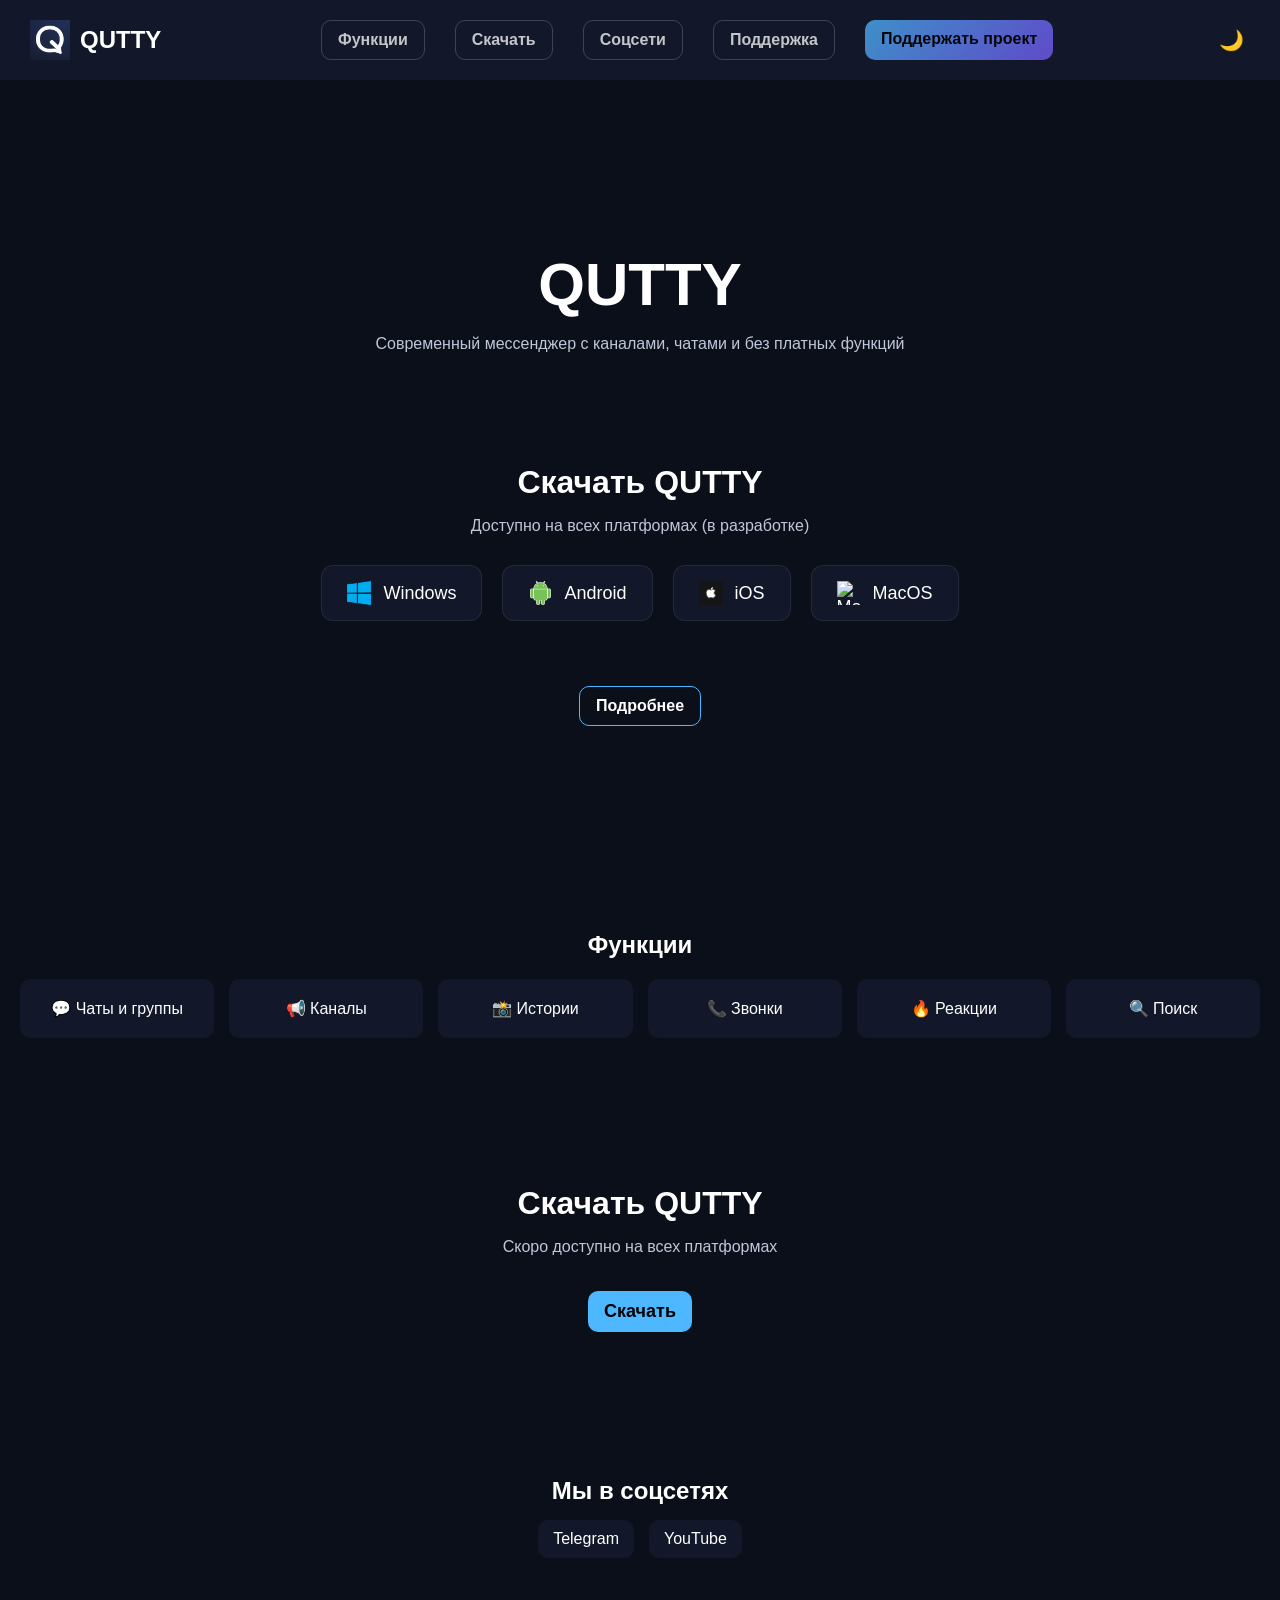
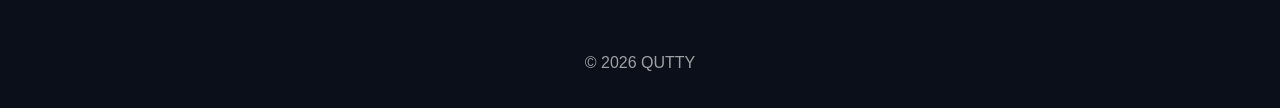
==== index.html @ d4340bf6 "Add files via upload" ====
<!DOCTYPE html>
<html lang="ru">
<head>
  <meta charset="UTF-8">
  <meta name="viewport" content="width=device-width, initial-scale=1.0">
  <title>QUTTY</title>
  <link rel="stylesheet" href="style.css">
</head>
<body>

<header class="header">
  <div class="logo">
    <img src="images/logo.png" alt="QUTTY">
    <h1>QUTTY</h1>
  </div>

  <div class="nav">
   <a href="#features" class="btn outline">Функции</a>
   <a href="#download" class="btn outline">Скачать</a>
   <a href="#socials" class="btn outline">Соцсети</a>
   <a href="support.html" class="btn outline">Поддержка</a>
    <a href="donate.html" class="btn donate">Поддержать проект</a>
  </div>

  <button id="themeToggle">🌙</button>
</header>

<section class="hero">
  <h2>QUTTY</h2>
  <p>Современный мессенджер с каналами, чатами и без платных функций</p>

  <div class="buttons">
   <section id="download" class="download">
  <h2>Скачать QUTTY</h2>
  <p>Доступно на всех платформах (в разработке) </p>

  <div class="download-buttons">
    <a href="#" class="download-btn">
      <img src="images/windows.png" alt="Windows">
      <span>Windows</span>
    </a>

    <a href="#" class="download-btn">
      <img src="images/android.png" alt="Android">
      <span>Android</span>
    </a>

    <a href="#" class="download-btn">
      <img src="images/apple.png" alt="iOS">
      <span>iOS</span>
    </a>

    <a href="#" class="download-btn">
      <img src="images/mac.png" alt="MacOS">
      <span>MacOS</span>
    </a>
  </div>
</section>
    <a href="#features" class="btn secondary">Подробнее</a>
  </div>
</section>

<section id="features" class="features">
  <h2>Функции</h2>

  <div class="grid">
    <div class="card">💬 Чаты и группы</div>
    <div class="card">📢 Каналы</div>
    <div class="card">📸 Истории</div>
    <div class="card">📞 Звонки</div>
    <div class="card">🔥 Реакции</div>
    <div class="card">🔍 Поиск</div>
  </div>
</section>

<section id="download" class="download">
  <h2>Скачать QUTTY</h2>
  <p>Скоро доступно на всех платформах</p>
  <a href="#" class="btn primary big">Скачать</a>
</section>

<section id="socials" class="socials">
  <h2>Мы в соцсетях</h2>

  <div class="social-grid">
    <a href="https://t.me/quttymessanger" class="social">Telegram</a>
    <a href="https://www.youtube.com/@QuttyMessenger" class="social">YouTube</a>
    
  </div>
</section>

<footer>
  <p>© 2026 QUTTY</p>
</footer>

<script src="script.js"></script>

</body>
</html>
---- style.css ----
:root {
  --bg: #0b0f1a;
  --card: #121829;
  --text: #ffffff;
  --accent: #4db8ff;
  --muted: #bfc7d9;
}

body.light {
  --bg: #f5f7fb;
  --card: #ffffff;
  --text: #111111;
  --accent: #4db8ff;
  --muted: #5f6b85;
}

* {
  box-sizing: border-box;
}

body {
  margin: 0;
  font-family: Arial, sans-serif;
  background: var(--bg);
  color: var(--text);
  transition: background 0.3s, color 0.3s;
}

/* HEADER */
.header {
  display: flex;
  justify-content: space-between;
  align-items: center;
  padding: 15px 30px;
  background: var(--card);
}

.logo {
  display: flex;
  align-items: center;
  gap: 10px;
}

.logo img {
  width: 40px;
  height: 40px;
  object-fit: contain;
}

.logo h1 {
  margin: 0;
  font-size: 24px;
  color: var(--text);
}

/* NAV */
.nav {
  display: flex;
  gap: 20px;
}

.nav a {
  color: var(--text);
  text-decoration: none;
  opacity: 0.75;
  transition: 0.2s;
}

.nav a:hover {
  opacity: 1;
}

/* THEME BUTTON */
#themeToggle {
  background: none;
  border: none;
  color: var(--text);
  font-size: 20px;
  cursor: pointer;
}

/* HERO */
.hero {
  text-align: center;
  padding: 120px 20px;
}

.hero h2 {
  font-size: 60px;
  margin-bottom: 10px;
}

.hero p {
  color: var(--muted);
  margin-bottom: 25px;
}

/* BUTTONS */
.buttons {
  margin-top: 20px;
}

.btn {
  padding: 12px 20px;
  border-radius: 10px;
  margin: 5px;
  display: inline-block;
  text-decoration: none;
  transition: 0.2s;
  font-weight: bold;
}

.btn:hover {
  transform: translateY(-2px);
}

.primary {
  background: var(--accent);
  color: black;
}

.secondary {
  border: 1px solid var(--accent);
  color: var(--text);
}

/* SECTIONS */
.features,
.download,
.socials {
  padding: 60px 20px;
  text-align: center;
}

.features h2,
.download h2,
.socials h2,
.support-page h2 {
  margin-bottom: 15px;
}

/* GRID */
.grid {
  display: grid;
  grid-template-columns: repeat(auto-fit, minmax(160px, 1fr));
  gap: 15px;
  margin-top: 20px;
}

.card {
  background: var(--card);
  padding: 20px;
  border-radius: 10px;
}

/* DOWNLOAD */
.big {
  font-size: 18px;
}

/* SOCIALS */
.social-grid {
  display: flex;
  justify-content: center;
  gap: 15px;
  flex-wrap: wrap;
}

.social {
  padding: 10px 15px;
  background: var(--card);
  border-radius: 10px;
  color: var(--text);
  text-decoration: none;
  transition: 0.2s;
}

.social:hover {
  transform: translateY(-2px);
}

/* SUPPORT PAGE */
.support-page {
  text-align: center;
  padding: 100px 20px;
}

.support-subtext {
  color: var(--muted);
  margin-bottom: 30px;
}

.support-box {
  max-width: 420px;
  margin: 0 auto;
  background: var(--card);
  padding: 30px;
  border-radius: 15px;
  display: flex;
  flex-direction: column;
  gap: 15px;
}

.support-btn {
  padding: 15px;
  border-radius: 10px;
  text-decoration: none;
  font-weight: bold;
  display: block;
  transition: 0.2s;
}

.support-btn:hover {
  transform: translateY(-2px);
}

.telegram {
  background: #2AABEE;
  color: white;
}

.mail {
  background: #444;
  color: white;
}

body.light .mail {
  background: #e7e7e7;
  color: #111;
}

/* FOOTER */
footer {
  text-align: center;
  padding: 20px;
  opacity: 0.6;
  color: var(--text);
}

/* MOBILE */
@media (max-width: 768px) {
  .header {
    flex-wrap: wrap;
    gap: 15px;
    padding: 15px 20px;
  }

  .nav {
    width: 100%;
    justify-content: center;
    flex-wrap: wrap;
  }

  .hero h2 {
    font-size: 42px;
  }

  .logo h1 {
    font-size: 22px;
  }
}
.download {
  text-align: center;
  padding: 60px 20px;
}

.download h2 {
  font-size: 32px;
  margin-bottom: 10px;
}

.download p {
  color: var(--muted);
  margin-bottom: 30px;
}

.download-buttons {
  display: flex;
  justify-content: center;
  flex-wrap: wrap;
  gap: 20px;
}

.download-btn {
  display: flex;
  align-items: center;
  gap: 12px;
  padding: 15px 25px;
  border-radius: 12px;
  background: var(--card);
  color: var(--text);
  text-decoration: none;
  font-size: 18px;
  border: 1px solid rgba(255,255,255,0.08);
  transition: 0.3s;
}

.download-btn img {
  width: 24px;
  height: 24px;
  object-fit: contain;
}

.download-btn:hover {
  transform: translateY(-4px);
}
.donate-page {
  min-height: calc(100vh - 80px);
  display: flex;
  justify-content: center;
  align-items: center;
  padding: 40px 20px;
}

.donate-box {
  max-width: 600px;
  width: 100%;
  background: #121829;
  border-radius: 20px;
  padding: 40px 30px;
  text-align: center;
  box-shadow: 0 10px 40px rgba(0,0,0,0.3);
}

.donate-box h2 {
  margin-bottom: 10px;
}

.donate-text {
  opacity: 0.7;
  margin-bottom: 25px;
  line-height: 1.5;
}

/* QR */
.qr-box {
  margin-bottom: 25px;
}

.qr-box img {
  width: 180px;
  border-radius: 12px;
  background: white;
  padding: 10px;
}

.qr-box p {
  margin-top: 10px;
  font-size: 14px;
  opacity: 0.7;
}

/* КАРТА */
.donate-card {
  background: #0b0f1a;
  padding: 20px;
  border-radius: 15px;
  margin-bottom: 20px;
}

.label {
  font-size: 14px;
  opacity: 0.6;
}

.number {
  font-size: 26px;
  font-weight: bold;
  letter-spacing: 2px;
  margin: 10px 0;
}

.owner {
  opacity: 0.8;
}

/* КНОПКА */
.copy-btn {
  padding: 12px 20px;
  background: #4db8ff;
  border: none;
  border-radius: 10px;
  font-weight: bold;
  cursor: pointer;
  color: black;
}

.copy-btn:hover {
  transform: translateY(-2px);
}

.copy-text {
  margin-top: 10px;
  font-size: 14px;
  color: #4db8ff;
}
.btn.donate {
  background: linear-gradient(135deg, #4db8ff, #7a5cff);
  color: black;
  font-weight: bold;
}

.btn.donate:hover {
  transform: translateY(-2px);
}
.btn {
  padding: 10px 16px;
  border-radius: 10px;
  text-decoration: none;
  display: inline-block;
}

.btn.outline {
  background: transparent;
  color: white;
  border: 1.5px solid rgba(255, 255, 255, 0.25);
  transition: 0.2s;
}

.btn.outline:hover {
  border-color: #4db8ff;
  color: #4db8ff;
  background: rgba(77, 184, 255, 0.08);
}
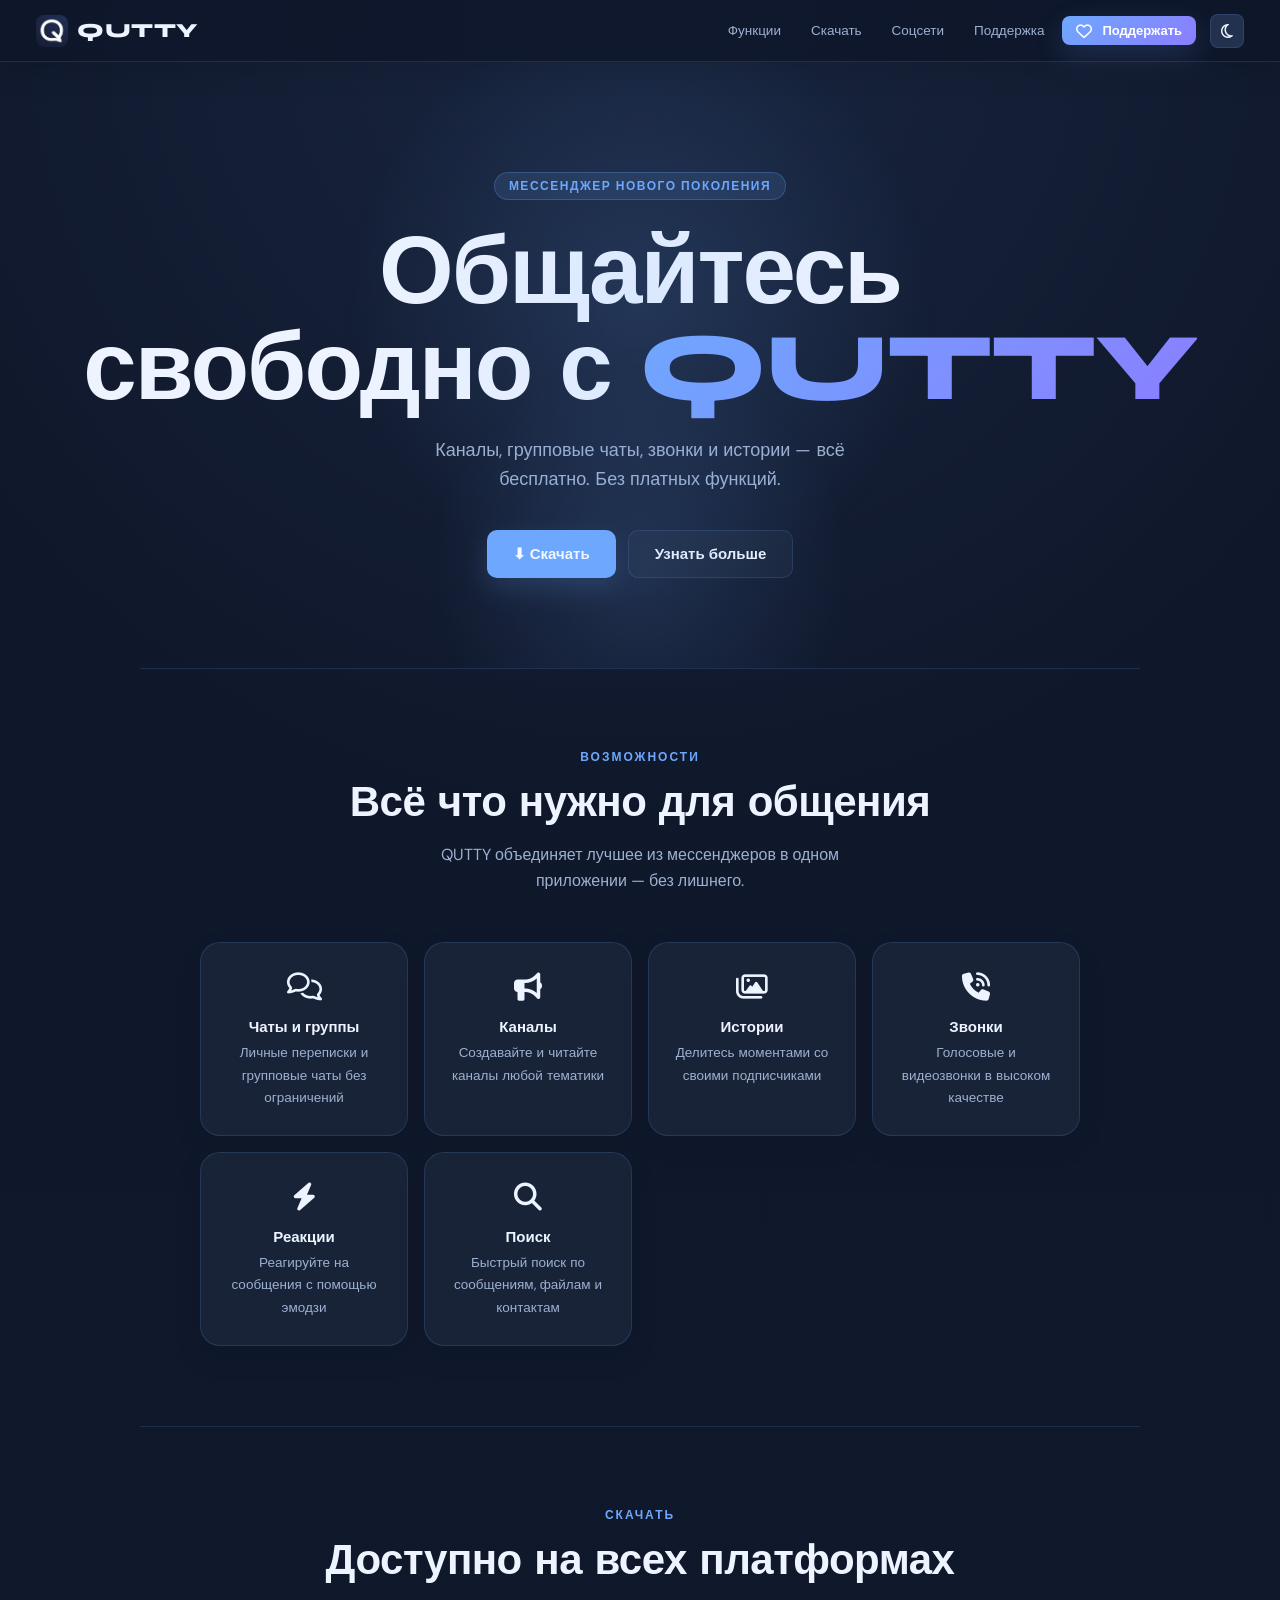
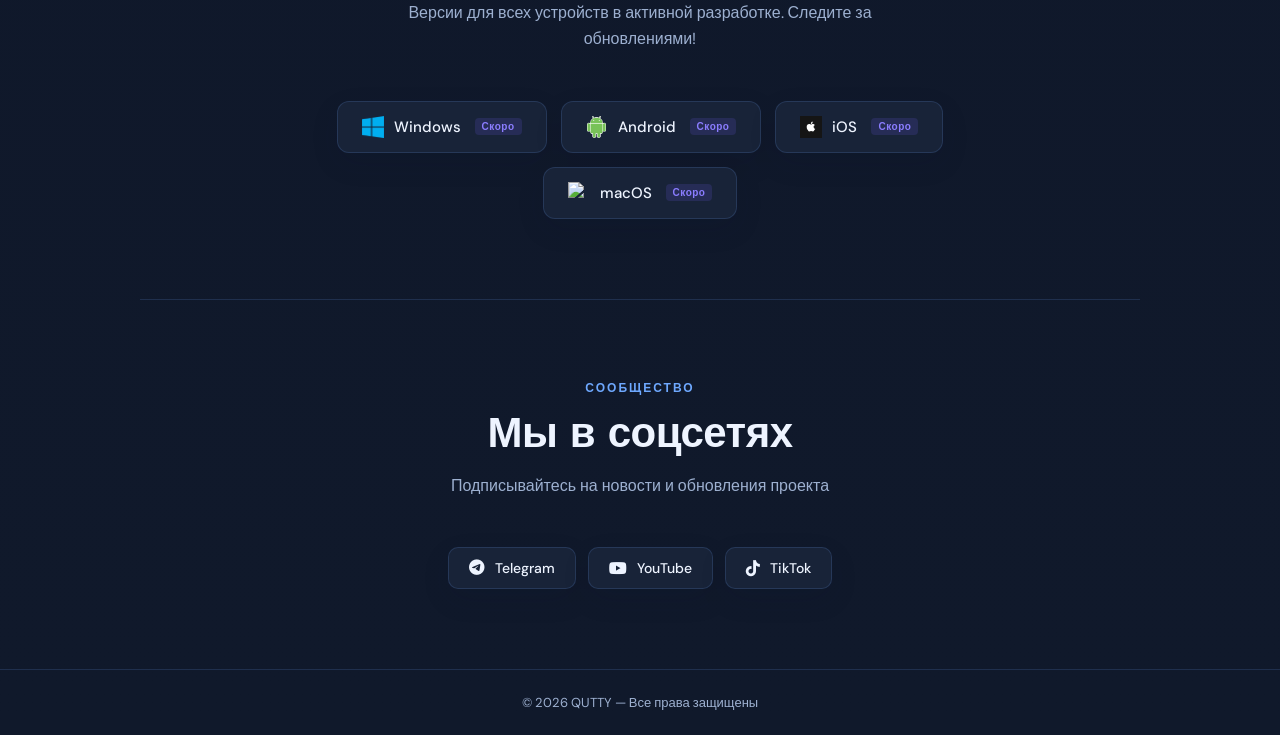
==== commit ee60156c: "Add files via upload" ====
--- a/index.html
+++ b/index.html
@@ -1,99 +1,151 @@
-<!DOCTYPE html>
-<html lang="ru">
-<head>
-  <meta charset="UTF-8">
-  <meta name="viewport" content="width=device-width, initial-scale=1.0">
-  <title>QUTTY</title>
-  <link rel="stylesheet" href="style.css">
-</head>
-<body>
-
-<header class="header">
-  <div class="logo">
-    <img src="images/logo.png" alt="QUTTY">
-    <h1>QUTTY</h1>
-  </div>
-
-  <div class="nav">
-   <a href="#features" class="btn outline">Функции</a>
-   <a href="#download" class="btn outline">Скачать</a>
-   <a href="#socials" class="btn outline">Соцсети</a>
-   <a href="support.html" class="btn outline">Поддержка</a>
-    <a href="donate.html" class="btn donate">Поддержать проект</a>
-  </div>
-
-  <button id="themeToggle">🌙</button>
-</header>
-
-<section class="hero">
-  <h2>QUTTY</h2>
-  <p>Современный мессенджер с каналами, чатами и без платных функций</p>
-
-  <div class="buttons">
-   <section id="download" class="download">
-  <h2>Скачать QUTTY</h2>
-  <p>Доступно на всех платформах (в разработке) </p>
-
-  <div class="download-buttons">
-    <a href="#" class="download-btn">
-      <img src="images/windows.png" alt="Windows">
-      <span>Windows</span>
-    </a>
-
-    <a href="#" class="download-btn">
-      <img src="images/android.png" alt="Android">
-      <span>Android</span>
-    </a>
-
-    <a href="#" class="download-btn">
-      <img src="images/apple.png" alt="iOS">
-      <span>iOS</span>
-    </a>
-
-    <a href="#" class="download-btn">
-      <img src="images/mac.png" alt="MacOS">
-      <span>MacOS</span>
-    </a>
-  </div>
-</section>
-    <a href="#features" class="btn secondary">Подробнее</a>
-  </div>
-</section>
-
-<section id="features" class="features">
-  <h2>Функции</h2>
-
-  <div class="grid">
-    <div class="card">💬 Чаты и группы</div>
-    <div class="card">📢 Каналы</div>
-    <div class="card">📸 Истории</div>
-    <div class="card">📞 Звонки</div>
-    <div class="card">🔥 Реакции</div>
-    <div class="card">🔍 Поиск</div>
-  </div>
-</section>
-
-<section id="download" class="download">
-  <h2>Скачать QUTTY</h2>
-  <p>Скоро доступно на всех платформах</p>
-  <a href="#" class="btn primary big">Скачать</a>
-</section>
-
-<section id="socials" class="socials">
-  <h2>Мы в соцсетях</h2>
-
-  <div class="social-grid">
-    <a href="https://t.me/quttymessanger" class="social">Telegram</a>
-    <a href="https://www.youtube.com/@QuttyMessenger" class="social">YouTube</a>
-    
-  </div>
-</section>
-
-<footer>
-  <p>© 2026 QUTTY</p>
-</footer>
-
-<script src="script.js"></script>
-
-</body>
-</html>+<!DOCTYPE html>
+<html lang="ru">
+<head>
+  <meta charset="UTF-8">
+  <meta name="viewport" content="width=device-width, initial-scale=1.0">
+  <title>QUTTY — Современный мессенджер</title>
+  <link rel="stylesheet" href="style.css">  <link rel="stylesheet" href="https://cdnjs.cloudflare.com/ajax/libs/font-awesome/6.5.1/css/all.min.css">
+</head>
+<body>
+
+<!-- ══════════ HEADER ══════════ -->
+<header class="header">
+  <a href="index.html" class="logo">
+    <img src="images/logo.png" alt="QUTTY">
+    <span class="logo-name">QUTTY</span>
+  </a>
+
+  <nav class="nav">
+    <a href="#features"  class="nav-link">Функции</a>
+    <a href="#download"  class="nav-link">Скачать</a>
+    <a href="#socials"   class="nav-link">Соцсети</a>
+    <a href="support.html" class="nav-link">Поддержка</a>
+    <a href="donate.html"  class="nav-btn donate"><i class="fa-regular fa-heart"></i>Поддержать</a>
+    <button id="themeToggle" aria-label="Сменить тему"><i class="fa-regular fa-moon"></i></button>
+  </nav>
+</header>
+
+<!-- ══════════ HERO ══════════ -->
+<div class="page-wrap">
+<section class="hero">
+  <div class="hero-glow"></div>
+  <div class="hero-badge">Мессенджер нового поколения</div>
+  <h1>Общайтесь<br>свободно с <span>QUTTY</span></h1>
+  <p>Каналы, групповые чаты, звонки и истории — всё бесплатно. Без платных функций.</p>
+  <div class="hero-buttons">
+    <a href="#download" class="btn-primary">⬇ Скачать</a>
+    <a href="#features" class="btn-secondary">Узнать больше</a>
+  </div>
+</section>
+
+<div class="divider"></div>
+
+<!-- ══════════ FEATURES ══════════ -->
+<section id="features" class="section center">
+  <div class="section-label">Возможности</div>
+  <h2 class="section-title">Всё что нужно для общения</h2>
+  <p class="section-sub">QUTTY объединяет лучшее из мессенджеров в одном приложении — без лишнего.</p>
+
+  <div class="features-grid">
+    <div class="feature-card">
+      <div class="feature-icon"><i class="fa-regular fa-comments"></i></div>
+      <div class="feature-title">Чаты и группы</div>
+      <div class="feature-desc">Личные переписки и групповые чаты без ограничений</div>
+    </div>
+    <div class="feature-card">
+      <div class="feature-icon"><i class="fa-solid fa-bullhorn"></i></div>
+      <div class="feature-title">Каналы</div>
+      <div class="feature-desc">Создавайте и читайте каналы любой тематики</div>
+    </div>
+    <div class="feature-card">
+      <div class="feature-icon"><i class="fa-regular fa-images"></i></div>
+      <div class="feature-title">Истории</div>
+      <div class="feature-desc">Делитесь моментами со своими подписчиками</div>
+    </div>
+    <div class="feature-card">
+      <div class="feature-icon"><i class="fa-solid fa-phone-volume"></i></div>
+      <div class="feature-title">Звонки</div>
+      <div class="feature-desc">Голосовые и видеозвонки в высоком качестве</div>
+    </div>
+    <div class="feature-card">
+      <div class="feature-icon"><i class="fa-solid fa-bolt"></i></div>
+      <div class="feature-title">Реакции</div>
+      <div class="feature-desc">Реагируйте на сообщения с помощью эмодзи</div>
+    </div>
+    <div class="feature-card">
+      <div class="feature-icon"><i class="fa-solid fa-magnifying-glass"></i></div>
+      <div class="feature-title">Поиск</div>
+      <div class="feature-desc">Быстрый поиск по сообщениям, файлам и контактам</div>
+    </div>
+  </div>
+</section>
+
+<div class="divider"></div>
+
+<!-- ══════════ DOWNLOAD ══════════ -->
+<section id="download" class="section center">
+  <div class="section-label">Скачать</div>
+  <h2 class="section-title">Доступно на всех платформах</h2>
+  <p class="section-sub">Версии для всех устройств в активной разработке. Следите за обновлениями!</p>
+
+  <div class="download-grid">
+    <a href="#" class="dl-btn" onclick="return comingSoon(event)">
+      <img src="images/windows.png" alt="Windows">
+      <span>Windows</span>
+      <span class="dl-badge">Скоро</span>
+    </a>
+    <a href="#" class="dl-btn" onclick="return comingSoon(event)">
+      <img src="images/android.png" alt="Android">
+      <span>Android</span>
+      <span class="dl-badge">Скоро</span>
+    </a>
+    <a href="#" class="dl-btn" onclick="return comingSoon(event)">
+      <img src="images/apple.png" alt="iOS">
+      <span>iOS</span>
+      <span class="dl-badge">Скоро</span>
+    </a>
+    <a href="#" class="dl-btn" onclick="return comingSoon(event)">
+      <img src="images/mac.png" alt="macOS">
+      <span>macOS</span>
+      <span class="dl-badge">Скоро</span>
+    </a>
+  </div>
+</section>
+
+<div class="divider"></div>
+
+<!-- ══════════ SOCIALS ══════════ -->
+<section id="socials" class="section center">
+  <div class="section-label">Сообщество</div>
+  <h2 class="section-title">Мы в соцсетях</h2>
+  <p class="section-sub">Подписывайтесь на новости и обновления проекта</p>
+
+  <div class="socials-grid">
+    <a href="https://t.me/quttymessanger" target="_blank" class="social-link">
+      <span><i class="fa-brands fa-telegram"></i></span> Telegram
+    </a>
+    <a href="https://www.youtube.com/@QuttyMessenger" target="_blank" class="social-link">
+      <i class="fa-brands fa-youtube"></i> YouTube
+    </a>
+    <a href="https://www.tiktok.com/@qutty_message?_r=1&_t=ZT-956Q7cDpA6v" target="_blank" class="social-link">
+      <i class="fa-brands fa-tiktok"></i> TikTok
+    </a>
+  </div>
+</section>
+
+<!-- ══════════ FOOTER ══════════ -->
+<footer>
+  <p>© 2026 QUTTY — Все права защищены</p>
+</footer>
+</div>
+
+<script>
+function comingSoon(e) {
+  e.preventDefault();
+  alert("Эта платформа ещё в разработке. Следите за обновлениями в нашем Telegram.");
+  return false;
+}
+</script>
+<script src="script.js"></script>
+</body>
+</html>
--- a/style.css
+++ b/style.css
@@ -1,424 +1,788 @@
-:root {
-  --bg: #0b0f1a;
-  --card: #121829;
-  --text: #ffffff;
-  --accent: #4db8ff;
-  --muted: #bfc7d9;
-}
-
-body.light {
-  --bg: #f5f7fb;
-  --card: #ffffff;
-  --text: #111111;
-  --accent: #4db8ff;
-  --muted: #5f6b85;
-}
-
-* {
-  box-sizing: border-box;
-}
-
-body {
-  margin: 0;
-  font-family: Arial, sans-serif;
-  background: var(--bg);
-  color: var(--text);
-  transition: background 0.3s, color 0.3s;
-}
-
-/* HEADER */
-.header {
-  display: flex;
-  justify-content: space-between;
-  align-items: center;
-  padding: 15px 30px;
-  background: var(--card);
-}
-
-.logo {
-  display: flex;
-  align-items: center;
-  gap: 10px;
-}
-
-.logo img {
-  width: 40px;
-  height: 40px;
-  object-fit: contain;
-}
-
-.logo h1 {
-  margin: 0;
-  font-size: 24px;
-  color: var(--text);
-}
-
-/* NAV */
-.nav {
-  display: flex;
-  gap: 20px;
-}
-
-.nav a {
-  color: var(--text);
-  text-decoration: none;
-  opacity: 0.75;
-  transition: 0.2s;
-}
-
-.nav a:hover {
-  opacity: 1;
-}
-
-/* THEME BUTTON */
-#themeToggle {
-  background: none;
-  border: none;
-  color: var(--text);
-  font-size: 20px;
-  cursor: pointer;
-}
-
-/* HERO */
-.hero {
-  text-align: center;
-  padding: 120px 20px;
-}
-
-.hero h2 {
-  font-size: 60px;
-  margin-bottom: 10px;
-}
-
-.hero p {
-  color: var(--muted);
-  margin-bottom: 25px;
-}
-
-/* BUTTONS */
-.buttons {
-  margin-top: 20px;
-}
-
-.btn {
-  padding: 12px 20px;
-  border-radius: 10px;
-  margin: 5px;
-  display: inline-block;
-  text-decoration: none;
-  transition: 0.2s;
-  font-weight: bold;
-}
-
-.btn:hover {
-  transform: translateY(-2px);
-}
-
-.primary {
-  background: var(--accent);
-  color: black;
-}
-
-.secondary {
-  border: 1px solid var(--accent);
-  color: var(--text);
-}
-
-/* SECTIONS */
-.features,
-.download,
-.socials {
-  padding: 60px 20px;
-  text-align: center;
-}
-
-.features h2,
-.download h2,
-.socials h2,
-.support-page h2 {
-  margin-bottom: 15px;
-}
-
-/* GRID */
-.grid {
-  display: grid;
-  grid-template-columns: repeat(auto-fit, minmax(160px, 1fr));
-  gap: 15px;
-  margin-top: 20px;
-}
-
-.card {
-  background: var(--card);
-  padding: 20px;
-  border-radius: 10px;
-}
-
-/* DOWNLOAD */
-.big {
-  font-size: 18px;
-}
-
-/* SOCIALS */
-.social-grid {
-  display: flex;
-  justify-content: center;
-  gap: 15px;
-  flex-wrap: wrap;
-}
-
-.social {
-  padding: 10px 15px;
-  background: var(--card);
-  border-radius: 10px;
-  color: var(--text);
-  text-decoration: none;
-  transition: 0.2s;
-}
-
-.social:hover {
-  transform: translateY(-2px);
-}
-
-/* SUPPORT PAGE */
-.support-page {
-  text-align: center;
-  padding: 100px 20px;
-}
-
-.support-subtext {
-  color: var(--muted);
-  margin-bottom: 30px;
-}
-
-.support-box {
-  max-width: 420px;
-  margin: 0 auto;
-  background: var(--card);
-  padding: 30px;
-  border-radius: 15px;
-  display: flex;
-  flex-direction: column;
-  gap: 15px;
-}
-
-.support-btn {
-  padding: 15px;
-  border-radius: 10px;
-  text-decoration: none;
-  font-weight: bold;
-  display: block;
-  transition: 0.2s;
-}
-
-.support-btn:hover {
-  transform: translateY(-2px);
-}
-
-.telegram {
-  background: #2AABEE;
-  color: white;
-}
-
-.mail {
-  background: #444;
-  color: white;
-}
-
-body.light .mail {
-  background: #e7e7e7;
-  color: #111;
-}
-
-/* FOOTER */
-footer {
-  text-align: center;
-  padding: 20px;
-  opacity: 0.6;
-  color: var(--text);
-}
-
-/* MOBILE */
-@media (max-width: 768px) {
-  .header {
-    flex-wrap: wrap;
-    gap: 15px;
-    padding: 15px 20px;
-  }
-
-  .nav {
-    width: 100%;
-    justify-content: center;
-    flex-wrap: wrap;
-  }
-
-  .hero h2 {
-    font-size: 42px;
-  }
-
-  .logo h1 {
-    font-size: 22px;
-  }
-}
-.download {
-  text-align: center;
-  padding: 60px 20px;
-}
-
-.download h2 {
-  font-size: 32px;
-  margin-bottom: 10px;
-}
-
-.download p {
-  color: var(--muted);
-  margin-bottom: 30px;
-}
-
-.download-buttons {
-  display: flex;
-  justify-content: center;
-  flex-wrap: wrap;
-  gap: 20px;
-}
-
-.download-btn {
-  display: flex;
-  align-items: center;
-  gap: 12px;
-  padding: 15px 25px;
-  border-radius: 12px;
-  background: var(--card);
-  color: var(--text);
-  text-decoration: none;
-  font-size: 18px;
-  border: 1px solid rgba(255,255,255,0.08);
-  transition: 0.3s;
-}
-
-.download-btn img {
-  width: 24px;
-  height: 24px;
-  object-fit: contain;
-}
-
-.download-btn:hover {
-  transform: translateY(-4px);
-}
-.donate-page {
-  min-height: calc(100vh - 80px);
-  display: flex;
-  justify-content: center;
-  align-items: center;
-  padding: 40px 20px;
-}
-
-.donate-box {
-  max-width: 600px;
-  width: 100%;
-  background: #121829;
-  border-radius: 20px;
-  padding: 40px 30px;
-  text-align: center;
-  box-shadow: 0 10px 40px rgba(0,0,0,0.3);
-}
-
-.donate-box h2 {
-  margin-bottom: 10px;
-}
-
-.donate-text {
-  opacity: 0.7;
-  margin-bottom: 25px;
-  line-height: 1.5;
-}
-
-/* QR */
-.qr-box {
-  margin-bottom: 25px;
-}
-
-.qr-box img {
-  width: 180px;
-  border-radius: 12px;
-  background: white;
-  padding: 10px;
-}
-
-.qr-box p {
-  margin-top: 10px;
-  font-size: 14px;
-  opacity: 0.7;
-}
-
-/* КАРТА */
-.donate-card {
-  background: #0b0f1a;
-  padding: 20px;
-  border-radius: 15px;
-  margin-bottom: 20px;
-}
-
-.label {
-  font-size: 14px;
-  opacity: 0.6;
-}
-
-.number {
-  font-size: 26px;
-  font-weight: bold;
-  letter-spacing: 2px;
-  margin: 10px 0;
-}
-
-.owner {
-  opacity: 0.8;
-}
-
-/* КНОПКА */
-.copy-btn {
-  padding: 12px 20px;
-  background: #4db8ff;
-  border: none;
-  border-radius: 10px;
-  font-weight: bold;
-  cursor: pointer;
-  color: black;
-}
-
-.copy-btn:hover {
-  transform: translateY(-2px);
-}
-
-.copy-text {
-  margin-top: 10px;
-  font-size: 14px;
-  color: #4db8ff;
-}
-.btn.donate {
-  background: linear-gradient(135deg, #4db8ff, #7a5cff);
-  color: black;
-  font-weight: bold;
-}
-
-.btn.donate:hover {
-  transform: translateY(-2px);
-}
-.btn {
-  padding: 10px 16px;
-  border-radius: 10px;
-  text-decoration: none;
-  display: inline-block;
-}
-
-.btn.outline {
-  background: transparent;
-  color: white;
-  border: 1.5px solid rgba(255, 255, 255, 0.25);
-  transition: 0.2s;
-}
-
-.btn.outline:hover {
-  border-color: #4db8ff;
-  color: #4db8ff;
-  background: rgba(77, 184, 255, 0.08);
-}+@import url('https://fonts.googleapis.com/css2?family=Syne:wght@400;600;700;800&family=DM+Sans:wght@300;400;500&family=JetBrains+Mono:wght@600;700;800&display=swap');
+
+:root {
+  --bg: #0f172a;
+  --bg2: #172036;
+  --card: #182338;
+  --card2: #22314d;
+  --text: #eef4ff;
+  --text2: #9db0d0;
+  --accent: #6ea8fe;
+  --accent2: #8b7dff;
+  --border: rgba(110, 168, 254, 0.16);
+  --shadow: 0 8px 40px rgba(0,0,0,0.55);
+}
+
+body.light {
+  --bg: #f3f7ff;
+  --bg2: #eaf1ff;
+  --card: #ffffff;
+  --card2: #fff5f5;
+  --text: #17233a;
+  --text2: #5f7396;
+  --accent: #4f8cff;
+  --accent2: #7a6dff;
+  --border: rgba(79, 140, 255, 0.16);
+  --shadow: 0 8px 40px rgba(0,0,0,0.10);
+}
+
+* { box-sizing: border-box; margin: 0; padding: 0; }
+
+html { scroll-behavior: smooth; }
+
+body {
+  font-family: 'DM Sans', sans-serif;
+  background: var(--bg);
+  color: var(--text);
+  transition: background 0.35s, color 0.35s;
+  min-height: 100vh;
+}
+
+/* ─── PAGE TRANSITION ─── */
+.page-wrap {
+  animation: fadeIn 0.4s ease both;
+}
+@keyframes fadeIn {
+  from { opacity: 0; transform: translateY(14px); }
+  to   { opacity: 1; transform: translateY(0); }
+}
+
+/* ─── HEADER ─── */
+.header {
+  position: sticky;
+  top: 0;
+  z-index: 100;
+  display: flex;
+  align-items: center;
+  justify-content: space-between;
+  padding: 0 36px;
+  height: 62px;
+  background: rgba(15, 23, 42, 0.86);
+  backdrop-filter: blur(16px);
+  -webkit-backdrop-filter: blur(16px);
+  border-bottom: 1px solid var(--border);
+  transition: background 0.35s;
+}
+
+body.light .header {
+  background: rgba(243, 247, 255, 0.92);
+}
+
+.logo {
+  display: flex;
+  align-items: center;
+  gap: 9px;
+  text-decoration: none;
+}
+.logo img {
+  width: 32px;
+  height: 32px;
+  object-fit: contain;
+  border-radius: 8px;
+}
+.logo-name {
+  font-family: 'Syne', sans-serif;
+  font-weight: 800;
+  font-size: 20px;
+  color: var(--text);
+  letter-spacing: 0.5px;
+}
+
+.nav {
+  display: flex;
+  align-items: center;
+  gap: 6px;
+}
+
+.nav-link {
+  color: var(--text2);
+  text-decoration: none;
+  font-size: 13.5px;
+  font-weight: 500;
+  padding: 5px 12px;
+  border-radius: 7px;
+  transition: color 0.2s, background 0.2s;
+}
+.nav-link:hover,
+.nav-link.active {
+  color: var(--text);
+  background: var(--card2);
+}
+
+.nav-btn {
+  font-size: 13px;
+  font-weight: 600;
+  padding: 6px 14px;
+  border-radius: 8px;
+  text-decoration: none;
+  transition: 0.2s;
+}
+.nav-btn.donate {
+  background: linear-gradient(135deg, #6ea8fe, #8b7dff);
+  color: #fff;
+}
+.nav-btn.donate:hover {
+  opacity: 0.88;
+  transform: translateY(-1px);
+}
+
+#themeToggle {
+  background: var(--card2);
+  border: 1px solid var(--border);
+  color: var(--text);
+  font-size: 15px;
+  width: 34px;
+  height: 34px;
+  border-radius: 8px;
+  cursor: pointer;
+  display: flex;
+  align-items: center;
+  justify-content: center;
+  transition: 0.2s;
+  margin-left: 8px;
+  flex-shrink: 0;
+}
+#themeToggle:hover { background: var(--card); }
+
+/* ─── HERO ─── */
+.hero {
+  position: relative;
+  text-align: center;
+  padding: 110px 20px 90px;
+  overflow: hidden;
+}
+
+.hero-glow {
+  position: absolute;
+  width: 600px;
+  height: 600px;
+  border-radius: 50%;
+  background: radial-gradient(circle, rgba(110,168,254,0.16) 0%, transparent 70%);
+  top: 50%;
+  left: 50%;
+  transform: translate(-50%, -60%);
+  pointer-events: none;
+}
+
+.hero-badge {
+  display: inline-block;
+  font-size: 12px;
+  font-weight: 600;
+  letter-spacing: 1.5px;
+  text-transform: uppercase;
+  color: var(--accent);
+  background: rgba(110,168,254,0.12);
+  border: 1px solid rgba(110,168,254,0.26);
+  padding: 5px 14px;
+  border-radius: 20px;
+  margin-bottom: 24px;
+}
+
+.hero h1 {
+  font-family: 'Syne', sans-serif;
+  font-size: clamp(52px, 9vw, 96px);
+  font-weight: 800;
+  letter-spacing: -2px;
+  line-height: 1.0;
+  color: var(--text);
+  margin-bottom: 20px;
+}
+
+.hero h1 span {
+  background: linear-gradient(135deg, #6ea8fe, #8b7dff);
+  -webkit-background-clip: text;
+  -webkit-text-fill-color: transparent;
+  background-clip: text;
+}
+
+.hero p {
+  font-size: 18px;
+  color: var(--text2);
+  max-width: 500px;
+  margin: 0 auto 36px;
+  line-height: 1.6;
+}
+
+.hero-buttons {
+  display: flex;
+  justify-content: center;
+  gap: 12px;
+  flex-wrap: wrap;
+}
+
+/* ─── BUTTONS ─── */
+.btn-primary {
+  display: inline-flex;
+  align-items: center;
+  gap: 8px;
+  padding: 13px 26px;
+  border-radius: 10px;
+  font-size: 15px;
+  font-weight: 600;
+  text-decoration: none;
+  background: var(--accent);
+  color: #fff;
+  transition: 0.2s;
+  cursor: pointer;
+  border: none;
+}
+.btn-primary:hover { transform: translateY(-2px); filter: brightness(1.04); }
+
+.btn-secondary {
+  display: inline-flex;
+  align-items: center;
+  gap: 8px;
+  padding: 13px 26px;
+  border-radius: 10px;
+  font-size: 15px;
+  font-weight: 600;
+  text-decoration: none;
+  background: var(--card);
+  color: var(--text);
+  border: 1px solid var(--border);
+  transition: 0.2s;
+}
+.btn-secondary:hover { transform: translateY(-2px); border-color: var(--accent); }
+
+/* ─── SECTION ─── */
+.section {
+  padding: 80px 20px;
+}
+
+.section-label {
+  font-size: 12px;
+  font-weight: 600;
+  letter-spacing: 2px;
+  text-transform: uppercase;
+  color: var(--accent);
+  margin-bottom: 12px;
+}
+
+.section-title {
+  font-family: 'Syne', sans-serif;
+  font-size: clamp(28px, 4vw, 42px);
+  font-weight: 800;
+  color: var(--text);
+  margin-bottom: 14px;
+  letter-spacing: -0.5px;
+}
+
+.section-sub {
+  color: var(--text2);
+  font-size: 16px;
+  max-width: 480px;
+  line-height: 1.6;
+  margin: 0 auto 48px;
+}
+
+.center { text-align: center; }
+
+/* ─── FEATURES ─── */
+.features-grid {
+  display: grid;
+  grid-template-columns: repeat(auto-fit, minmax(200px, 1fr));
+  gap: 16px;
+  max-width: 880px;
+  margin: 0 auto;
+}
+
+.feature-card {
+  background: var(--card);
+  border: 1px solid var(--border);
+  border-radius: 14px;
+  padding: 26px 22px;
+  transition: transform 0.2s, border-color 0.2s;
+}
+.feature-card:hover {
+  transform: translateY(-3px);
+  border-color: rgba(110, 168, 254, 0.28);
+}
+
+.feature-icon {
+  font-size: 28px;
+  margin-bottom: 12px;
+}
+
+.feature-title {
+  font-family: 'Syne', sans-serif;
+  font-weight: 700;
+  font-size: 15px;
+  color: var(--text);
+  margin-bottom: 6px;
+}
+
+.feature-desc {
+  font-size: 13.5px;
+  color: var(--text2);
+  line-height: 1.5;
+}
+
+/* ─── DOWNLOAD ─── */
+.download-grid {
+  display: flex;
+  justify-content: center;
+  flex-wrap: wrap;
+  gap: 14px;
+  max-width: 700px;
+  margin: 0 auto;
+}
+
+.dl-btn {
+  display: flex;
+  align-items: center;
+  gap: 12px;
+  padding: 14px 24px;
+  background: var(--card);
+  border: 1px solid var(--border);
+  border-radius: 12px;
+  color: var(--text);
+  text-decoration: none;
+  font-size: 15px;
+  font-weight: 500;
+  transition: 0.2s;
+  position: relative;
+}
+.dl-btn img { width: 22px; height: 22px; object-fit: contain; }
+.dl-btn:hover { transform: translateY(-3px); border-color: rgba(110,168,254,0.28); }
+
+.dl-badge {
+  font-size: 10px;
+  font-weight: 600;
+  letter-spacing: 0.5px;
+  color: var(--accent2);
+  background: rgba(124,92,252,0.15);
+  padding: 2px 7px;
+  border-radius: 4px;
+  margin-left: 4px;
+}
+
+/* ─── SOCIALS ─── */
+.socials-grid {
+  display: flex;
+  justify-content: center;
+  gap: 12px;
+  flex-wrap: wrap;
+}
+
+.social-link {
+  display: inline-flex;
+  align-items: center;
+  gap: 8px;
+  padding: 11px 20px;
+  background: var(--card);
+  border: 1px solid var(--border);
+  border-radius: 10px;
+  color: var(--text);
+  text-decoration: none;
+  font-weight: 500;
+  font-size: 14px;
+  transition: 0.2s;
+}
+.social-link:hover { transform: translateY(-2px); border-color: rgba(110,168,254,0.28); }
+
+/* ─── DIVIDER ─── */
+.divider {
+  height: 1px;
+  background: var(--border);
+  max-width: 1000px;
+  margin: 0 auto;
+}
+
+/* ─── SUPPORT PAGE ─── */
+.page-hero {
+  text-align: center;
+  padding: 70px 20px 50px;
+}
+
+.page-hero h1 {
+  font-family: 'Syne', sans-serif;
+  font-size: clamp(32px, 5vw, 52px);
+  font-weight: 800;
+  letter-spacing: -1px;
+  margin-bottom: 14px;
+}
+
+.page-hero p {
+  color: var(--text2);
+  font-size: 17px;
+  max-width: 440px;
+  margin: 0 auto;
+  line-height: 1.6;
+}
+
+/* CONTACT FORM */
+.contact-section {
+  max-width: 560px;
+  margin: 0 auto;
+  padding: 0 20px 80px;
+}
+
+.form-card {
+  background: var(--card);
+  border: 1px solid var(--border);
+  border-radius: 18px;
+  padding: 36px;
+}
+
+.form-row {
+  display: grid;
+  grid-template-columns: 1fr 1fr;
+  gap: 14px;
+}
+
+.form-group {
+  display: flex;
+  flex-direction: column;
+  gap: 7px;
+  margin-bottom: 16px;
+}
+
+.form-group label {
+  font-size: 13px;
+  font-weight: 600;
+  color: var(--text2);
+  letter-spacing: 0.3px;
+}
+
+.form-group input,
+.form-group select,
+.form-group textarea {
+  background: var(--bg2);
+  border: 1px solid var(--border);
+  border-radius: 9px;
+  padding: 11px 14px;
+  color: var(--text);
+  font-family: 'DM Sans', sans-serif;
+  font-size: 14px;
+  transition: border-color 0.2s;
+  outline: none;
+  width: 100%;
+}
+
+.form-group input:focus,
+.form-group select:focus,
+.form-group textarea:focus {
+  border-color: var(--accent);
+}
+
+.form-group select {
+  appearance: none;
+  background-image: url("data:image/svg+xml,%3Csvg xmlns='http://www.w3.org/2000/svg' width='12' height='12' viewBox='0 0 12 12'%3E%3Cpath fill='%238898b8' d='M6 8L1 3h10z'/%3E%3C/svg%3E");
+  background-repeat: no-repeat;
+  background-position: right 14px center;
+  padding-right: 36px;
+  cursor: pointer;
+}
+
+.form-group textarea {
+  resize: vertical;
+  min-height: 110px;
+}
+
+.form-submit {
+  width: 100%;
+  padding: 13px;
+  border-radius: 10px;
+  background: var(--accent);
+  color: #fff;
+  font-family: 'Syne', sans-serif;
+  font-size: 15px;
+  font-weight: 700;
+  border: none;
+  cursor: pointer;
+  transition: 0.2s;
+}
+.form-submit:hover { filter: brightness(1.1); transform: translateY(-1px); }
+
+.form-status {
+  text-align: center;
+  font-size: 13px;
+  color: var(--text2);
+  min-height: 20px;
+  margin-top: 12px;
+}
+.form-status.ok { color: #4ade80; }
+.form-status.err { color: #f87171; }
+
+/* Quick contacts */
+.quick-contacts {
+  display: flex;
+  flex-direction: column;
+  gap: 10px;
+  margin-bottom: 28px;
+}
+
+.contact-link {
+  display: flex;
+  align-items: center;
+  gap: 12px;
+  padding: 14px 18px;
+  background: var(--card2);
+  border: 1px solid var(--border);
+  border-radius: 11px;
+  color: var(--text);
+  text-decoration: none;
+  font-weight: 500;
+  font-size: 14px;
+  transition: 0.2s;
+}
+.contact-link:hover { border-color: rgba(110,168,254,0.36); transform: translateX(3px); }
+.contact-link .contact-icon { font-size: 20px; flex-shrink: 0; }
+
+/* ─── DONATE PAGE ─── */
+.donate-section {
+  max-width: 520px;
+  margin: 0 auto;
+  padding: 0 20px 80px;
+}
+
+.donate-card {
+  background: var(--card);
+  border: 1px solid var(--border);
+  border-radius: 18px;
+  overflow: hidden;
+}
+
+.donate-header {
+  background: linear-gradient(135deg, #6ea8fe, #8b7dff);
+  padding: 28px;
+  text-align: center;
+}
+
+.donate-header p {
+  font-size: 14px;
+  opacity: 0.85;
+  line-height: 1.5;
+  margin-top: 6px;
+}
+
+.donate-body {
+  padding: 28px;
+}
+
+.qr-block {
+  text-align: center;
+  margin-bottom: 24px;
+}
+.qr-block img {
+  width: 160px;
+  height: 160px;
+  border-radius: 12px;
+  background: #fff;
+  padding: 10px;
+  object-fit: contain;
+}
+.qr-block p {
+  font-size: 13px;
+  color: var(--text2);
+  margin-top: 8px;
+}
+
+.card-block {
+  background: var(--bg2);
+  border: 1px solid var(--border);
+  border-radius: 13px;
+  padding: 20px;
+  margin-bottom: 16px;
+}
+
+.card-label { font-size: 12px; color: var(--text2); font-weight: 500; }
+.card-number {
+  font-family: 'JetBrains Mono', monospace;
+  font-size: 22px;
+  font-weight: 700;
+  letter-spacing: 1.6px;
+  color: var(--text);
+  margin: 10px 0 6px;
+}
+.card-owner { font-size: 13px; color: var(--text2); }
+
+.copy-btn {
+  width: 100%;
+  padding: 12px;
+  border-radius: 10px;
+  background: var(--card2);
+  border: 1px solid var(--border);
+  color: var(--text);
+  font-family: 'DM Sans', sans-serif;
+  font-size: 14px;
+  font-weight: 600;
+  cursor: pointer;
+  transition: 0.2s;
+}
+.copy-btn:hover { border-color: var(--accent); color: var(--accent); }
+
+.copy-status {
+  text-align: center;
+  font-size: 13px;
+  color: #4ade80;
+  min-height: 22px;
+  margin-top: 8px;
+}
+
+/* ─── FOOTER ─── */
+footer {
+  text-align: center;
+  padding: 24px;
+  font-size: 13px;
+  color: var(--text2);
+  border-top: 1px solid var(--border);
+}
+
+/* ─── MOBILE ─── */
+@media (max-width: 680px) {
+  .header { padding: 0 18px; }
+  .nav-link { display: none; }
+  .nav-link.mobile-show { display: inline-flex; }
+  .form-row { grid-template-columns: 1fr; }
+  .hero h1 { font-size: 42px; }
+}
+
+
+.hero::after{
+  content:"";
+  position:absolute;
+  inset:auto 50% -120px auto;
+  width:420px;
+  height:420px;
+  transform:translateX(50%);
+  border-radius:50%;
+  background:radial-gradient(circle, rgba(110,168,254,0.12) 0%, transparent 72%);
+  pointer-events:none;
+}
+.nav-btn.donate, .form-submit, .btn-primary {
+  box-shadow: 0 10px 28px rgba(110, 168, 254, 0.18);
+}
+.social-link:hover, .dl-btn:hover, .feature-card:hover, .contact-link:hover, .copy-btn:hover {
+  box-shadow: 0 10px 28px rgba(110, 168, 254, 0.12);
+}
+
+
+body {
+  background:
+    radial-gradient(circle at top, rgba(110,168,254,0.10), transparent 34%),
+    linear-gradient(180deg, var(--bg), #10192b 100%);
+}
+
+body.light {
+  background:
+    radial-gradient(circle at top, rgba(79,140,255,0.08), transparent 34%),
+    linear-gradient(180deg, var(--bg), #eef4ff 100%);
+}
+
+.header {
+  box-shadow: 0 8px 30px rgba(0,0,0,0.12);
+}
+
+.feature-card,
+.form-card,
+.donate-card,
+.contact-link,
+.social-link,
+.dl-btn,
+.card-block {
+  box-shadow: 0 10px 28px rgba(5, 18, 46, 0.10);
+}
+
+.feature-card,
+.form-card,
+.donate-card {
+  border-radius: 20px;
+}
+
+.btn-primary,
+.nav-btn.donate,
+.form-submit {
+  color: #fff;
+}
+
+.section-sub,
+.page-hero p,
+.feature-desc,
+.card-owner,
+.copy-status,
+.qr-block p,
+.contact-link div:last-child {
+  line-height: 1.65;
+}
+
+.contact-icon,
+.social-link i,
+.dl-btn i,
+.btn-primary i,
+.btn-secondary i,
+.copy-btn i,
+.nav-btn i,
+#themeToggle i {
+  font-size: 16px;
+  line-height: 1;
+}
+
+.contact-icon {
+  width: 22px;
+  text-align: center;
+  color: var(--accent);
+}
+
+.copy-btn,
+.form-submit,
+.nav-btn.donate,
+.btn-primary,
+.btn-secondary,
+.social-link,
+.dl-btn,
+.contact-link {
+  display: inline-flex;
+  align-items: center;
+  justify-content: center;
+  gap: 10px;
+}
+
+.copy-btn {
+  width: 100%;
+}
+
+.dl-btn,
+.social-link,
+.contact-link {
+  justify-content: flex-start;
+}
+
+#themeToggle {
+  font-size: 17px;
+}
+
+.hero::after{
+  content:"";
+  position:absolute;
+  right:50%;
+  bottom:-120px;
+  width:420px;
+  height:420px;
+  transform:translateX(50%);
+  border-radius:50%;
+  background:radial-gradient(circle, rgba(110,168,254,0.14) 0%, transparent 72%);
+  pointer-events:none;
+}
+
+@media (max-width: 720px) {
+  .header {
+    padding: 0 14px;
+    gap: 10px;
+    flex-wrap: wrap;
+    height: auto;
+    min-height: 62px;
+    padding-top: 10px;
+    padding-bottom: 10px;
+  }
+
+  .nav {
+    width: 100%;
+    justify-content: center;
+    flex-wrap: wrap;
+  }
+
+  .form-row {
+    grid-template-columns: 1fr;
+  }
+}
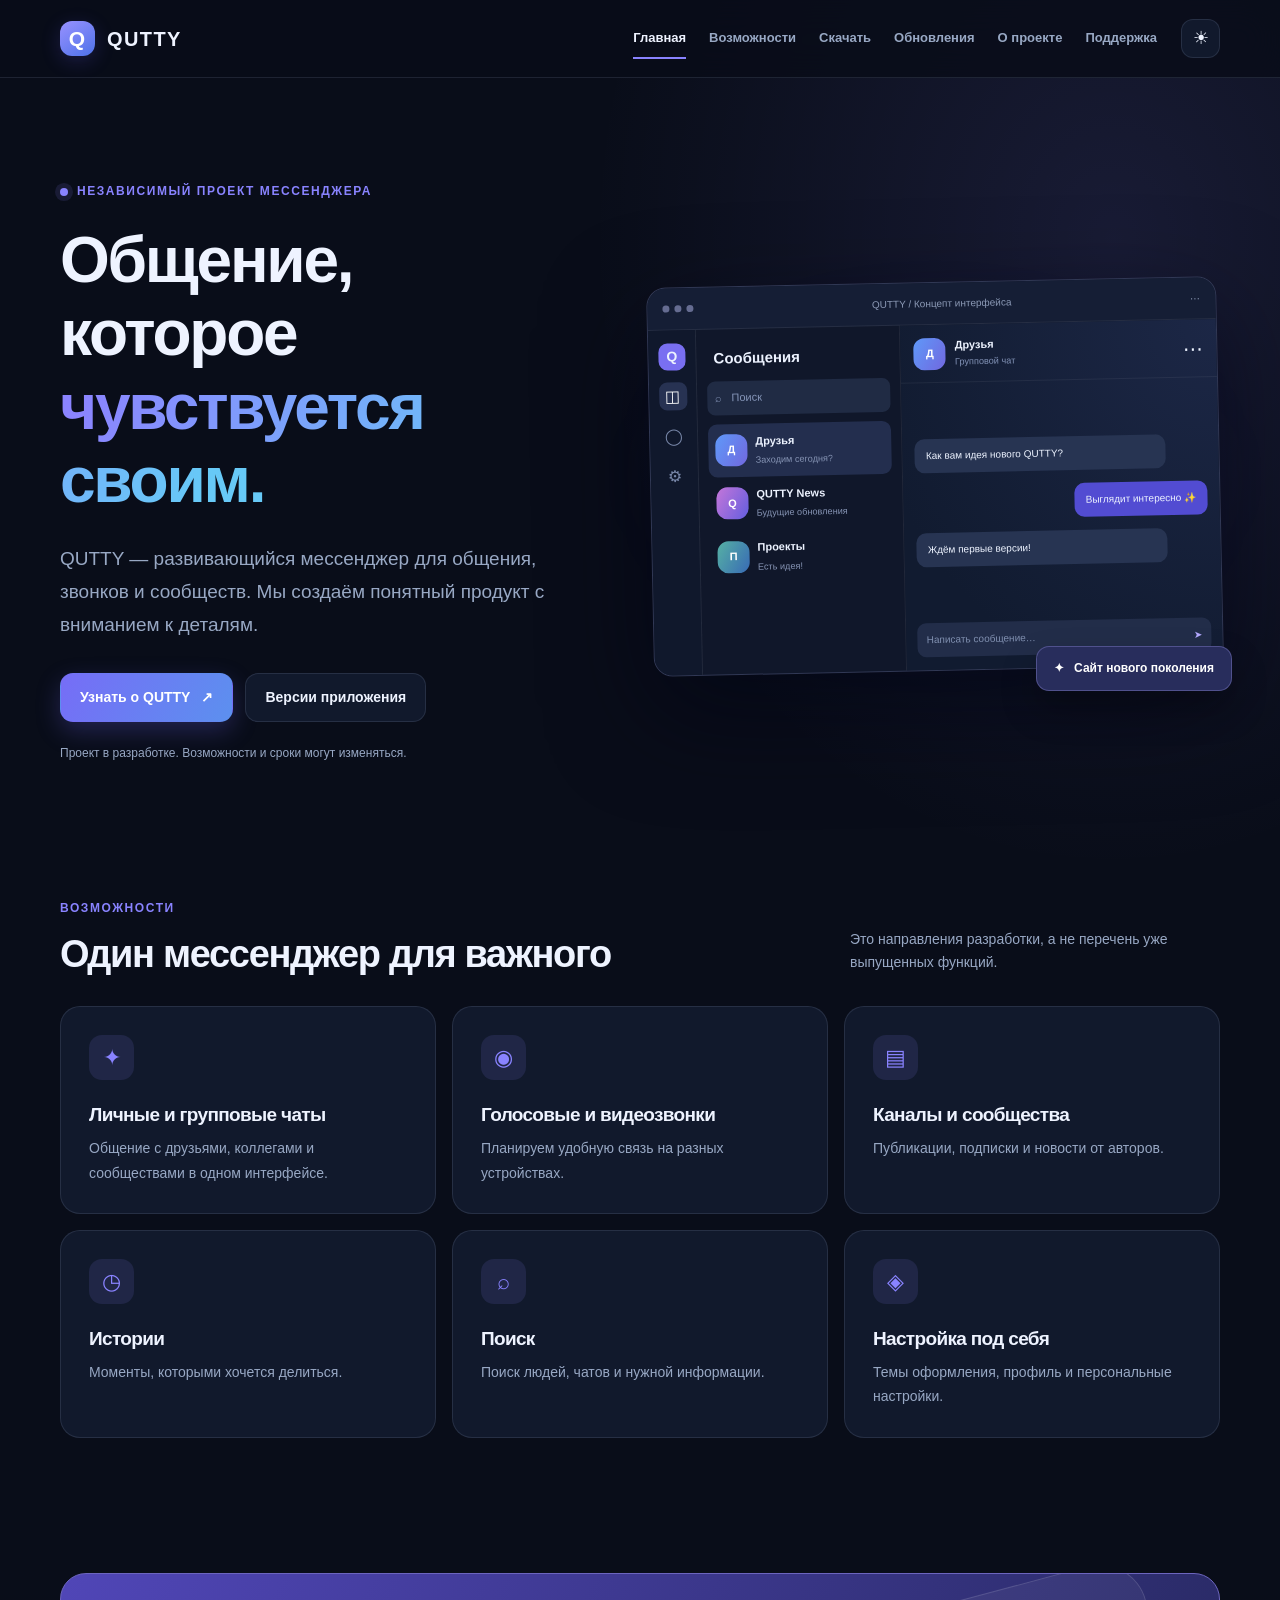
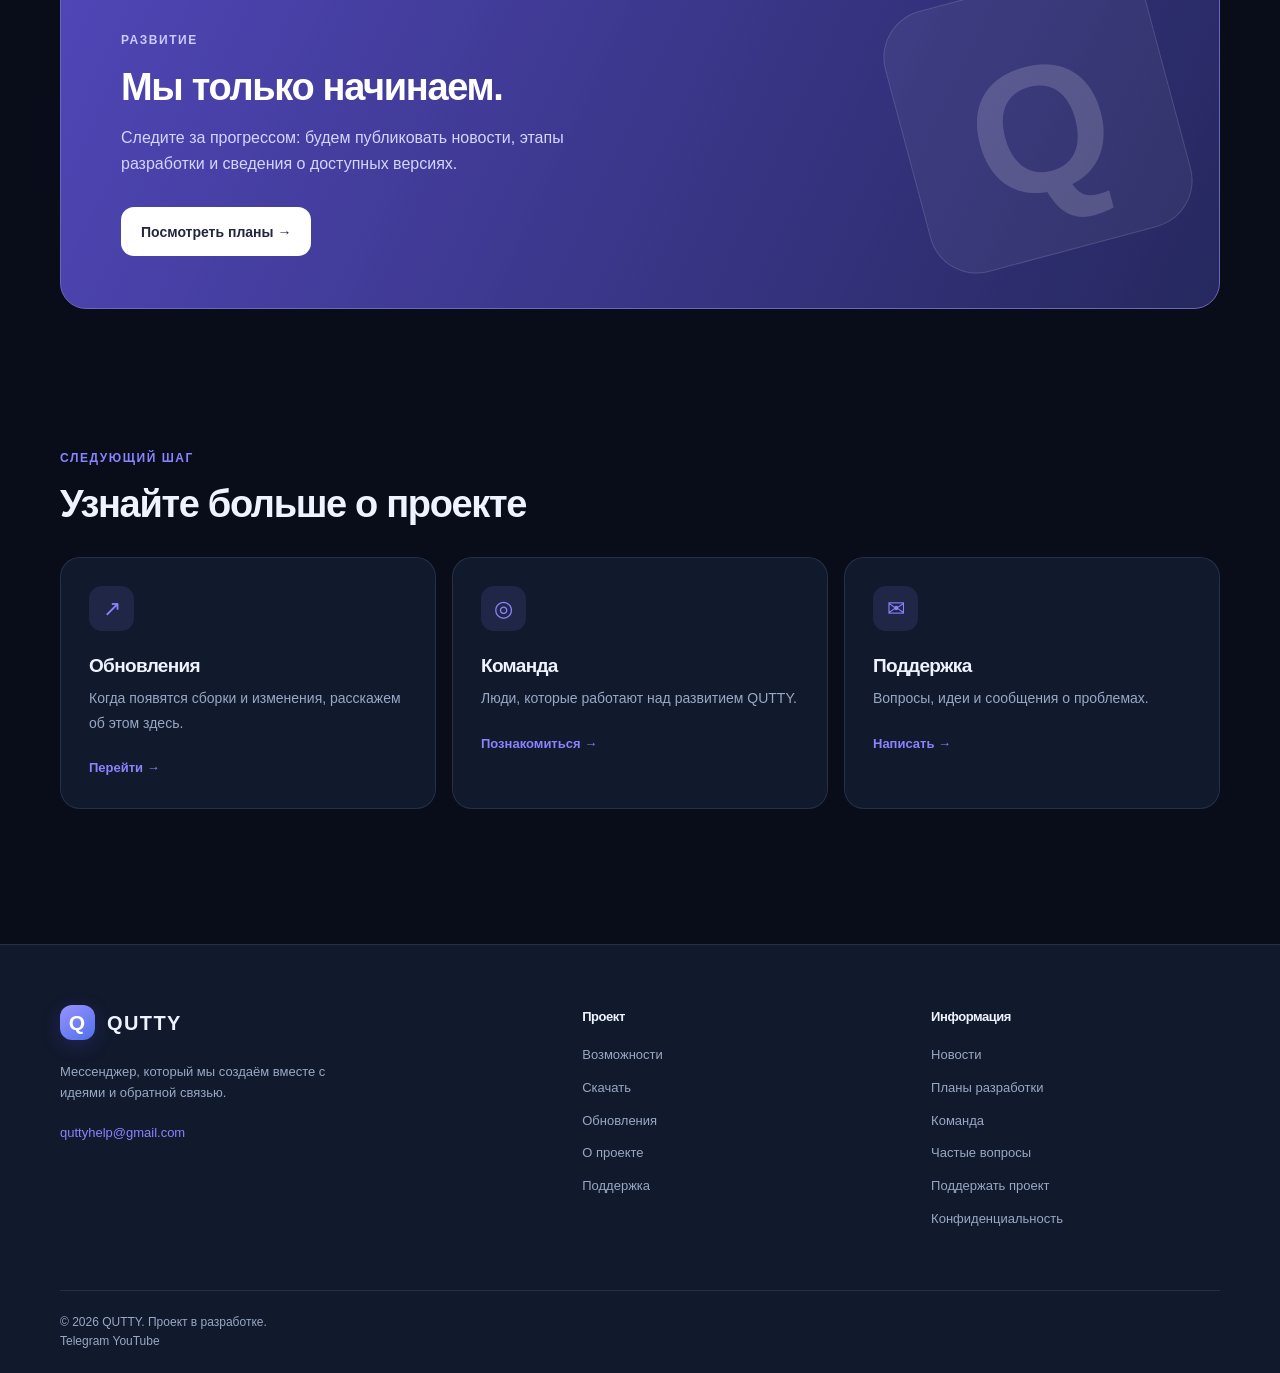
==== commit c7e56947: "Add files via upload" ====
--- a/index.html
+++ b/index.html
@@ -3,149 +3,13 @@
 <head>
   <meta charset="UTF-8">
   <meta name="viewport" content="width=device-width, initial-scale=1.0">
-  <title>QUTTY — Современный мессенджер</title>
-  <link rel="stylesheet" href="style.css">  <link rel="stylesheet" href="https://cdnjs.cloudflare.com/ajax/libs/font-awesome/6.5.1/css/all.min.css">
+  <meta name="description" content="QUTTY — проект мессенджера для общения.">
+  <title>Главная — QUTTY</title>
+  <link rel="stylesheet" href="css/style.css">
+  <script src="js/script.js" defer></script>
 </head>
-<body>
-
-<!-- ══════════ HEADER ══════════ -->
-<header class="header">
-  <a href="index.html" class="logo">
-    <img src="images/logo.png" alt="QUTTY">
-    <span class="logo-name">QUTTY</span>
-  </a>
-
-  <nav class="nav">
-    <a href="#features"  class="nav-link">Функции</a>
-    <a href="#download"  class="nav-link">Скачать</a>
-    <a href="#socials"   class="nav-link">Соцсети</a>
-    <a href="support.html" class="nav-link">Поддержка</a>
-    <a href="donate.html"  class="nav-btn donate"><i class="fa-regular fa-heart"></i>Поддержать</a>
-    <button id="themeToggle" aria-label="Сменить тему"><i class="fa-regular fa-moon"></i></button>
-  </nav>
-</header>
-
-<!-- ══════════ HERO ══════════ -->
-<div class="page-wrap">
-<section class="hero">
-  <div class="hero-glow"></div>
-  <div class="hero-badge">Мессенджер нового поколения</div>
-  <h1>Общайтесь<br>свободно с <span>QUTTY</span></h1>
-  <p>Каналы, групповые чаты, звонки и истории — всё бесплатно. Без платных функций.</p>
-  <div class="hero-buttons">
-    <a href="#download" class="btn-primary">⬇ Скачать</a>
-    <a href="#features" class="btn-secondary">Узнать больше</a>
-  </div>
-</section>
-
-<div class="divider"></div>
-
-<!-- ══════════ FEATURES ══════════ -->
-<section id="features" class="section center">
-  <div class="section-label">Возможности</div>
-  <h2 class="section-title">Всё что нужно для общения</h2>
-  <p class="section-sub">QUTTY объединяет лучшее из мессенджеров в одном приложении — без лишнего.</p>
-
-  <div class="features-grid">
-    <div class="feature-card">
-      <div class="feature-icon"><i class="fa-regular fa-comments"></i></div>
-      <div class="feature-title">Чаты и группы</div>
-      <div class="feature-desc">Личные переписки и групповые чаты без ограничений</div>
-    </div>
-    <div class="feature-card">
-      <div class="feature-icon"><i class="fa-solid fa-bullhorn"></i></div>
-      <div class="feature-title">Каналы</div>
-      <div class="feature-desc">Создавайте и читайте каналы любой тематики</div>
-    </div>
-    <div class="feature-card">
-      <div class="feature-icon"><i class="fa-regular fa-images"></i></div>
-      <div class="feature-title">Истории</div>
-      <div class="feature-desc">Делитесь моментами со своими подписчиками</div>
-    </div>
-    <div class="feature-card">
-      <div class="feature-icon"><i class="fa-solid fa-phone-volume"></i></div>
-      <div class="feature-title">Звонки</div>
-      <div class="feature-desc">Голосовые и видеозвонки в высоком качестве</div>
-    </div>
-    <div class="feature-card">
-      <div class="feature-icon"><i class="fa-solid fa-bolt"></i></div>
-      <div class="feature-title">Реакции</div>
-      <div class="feature-desc">Реагируйте на сообщения с помощью эмодзи</div>
-    </div>
-    <div class="feature-card">
-      <div class="feature-icon"><i class="fa-solid fa-magnifying-glass"></i></div>
-      <div class="feature-title">Поиск</div>
-      <div class="feature-desc">Быстрый поиск по сообщениям, файлам и контактам</div>
-    </div>
-  </div>
-</section>
-
-<div class="divider"></div>
-
-<!-- ══════════ DOWNLOAD ══════════ -->
-<section id="download" class="section center">
-  <div class="section-label">Скачать</div>
-  <h2 class="section-title">Доступно на всех платформах</h2>
-  <p class="section-sub">Версии для всех устройств в активной разработке. Следите за обновлениями!</p>
-
-  <div class="download-grid">
-    <a href="#" class="dl-btn" onclick="return comingSoon(event)">
-      <img src="images/windows.png" alt="Windows">
-      <span>Windows</span>
-      <span class="dl-badge">Скоро</span>
-    </a>
-    <a href="#" class="dl-btn" onclick="return comingSoon(event)">
-      <img src="images/android.png" alt="Android">
-      <span>Android</span>
-      <span class="dl-badge">Скоро</span>
-    </a>
-    <a href="#" class="dl-btn" onclick="return comingSoon(event)">
-      <img src="images/apple.png" alt="iOS">
-      <span>iOS</span>
-      <span class="dl-badge">Скоро</span>
-    </a>
-    <a href="#" class="dl-btn" onclick="return comingSoon(event)">
-      <img src="images/mac.png" alt="macOS">
-      <span>macOS</span>
-      <span class="dl-badge">Скоро</span>
-    </a>
-  </div>
-</section>
-
-<div class="divider"></div>
-
-<!-- ══════════ SOCIALS ══════════ -->
-<section id="socials" class="section center">
-  <div class="section-label">Сообщество</div>
-  <h2 class="section-title">Мы в соцсетях</h2>
-  <p class="section-sub">Подписывайтесь на новости и обновления проекта</p>
-
-  <div class="socials-grid">
-    <a href="https://t.me/quttymessanger" target="_blank" class="social-link">
-      <span><i class="fa-brands fa-telegram"></i></span> Telegram
-    </a>
-    <a href="https://www.youtube.com/@QuttyMessenger" target="_blank" class="social-link">
-      <i class="fa-brands fa-youtube"></i> YouTube
-    </a>
-    <a href="https://www.tiktok.com/@qutty_message?_r=1&_t=ZT-956Q7cDpA6v" target="_blank" class="social-link">
-      <i class="fa-brands fa-tiktok"></i> TikTok
-    </a>
-  </div>
-</section>
-
-<!-- ══════════ FOOTER ══════════ -->
-<footer>
-  <p>© 2026 QUTTY — Все права защищены</p>
-</footer>
-</div>
-
-<script>
-function comingSoon(e) {
-  e.preventDefault();
-  alert("Эта платформа ещё в разработке. Следите за обновлениями в нашем Telegram.");
-  return false;
-}
-</script>
-<script src="script.js"></script>
+<body data-page="home">
+  <div id="app"></div>
+  <noscript>Для просмотра этого макета QUTTY включите JavaScript в браузере.</noscript>
 </body>
 </html>
--- a/css/style.css
+++ b/css/style.css
@@ -0,0 +1,106 @@
+:root {
+  color-scheme: dark;
+  --bg: #090d19;
+  --surface: #11192c;
+  --surface-2: #17223a;
+  --text: #eef3ff;
+  --muted: #98a8c4;
+  --line: rgba(174, 190, 230, .13);
+  --brand: #8983ff;
+  --brand-2: #5cbefa;
+  --soft: rgba(137, 131, 255, .12);
+  --header: rgba(9, 13, 25, .83);
+  --shadow: 0 24px 80px rgba(0, 0, 0, .25);
+}
+:root[data-theme="light"] {
+  color-scheme: light;
+  --bg: #f7f9ff;
+  --surface: #ffffff;
+  --surface-2: #eff3ff;
+  --text: #161c31;
+  --muted: #5c6982;
+  --line: rgba(42, 57, 91, .12);
+  --brand: #655ce6;
+  --brand-2: #2780d1;
+  --soft: rgba(101, 92, 230, .08);
+  --header: rgba(247, 249, 255, .87);
+  --shadow: 0 24px 65px rgba(43, 66, 114, .09);
+}
+* { box-sizing: border-box; }
+html { scroll-behavior: smooth; }
+body {
+  margin: 0;
+  background: radial-gradient(ellipse 48% 25% at 87% 8%, var(--soft), transparent 85%), var(--bg);
+  color: var(--text);
+  font-family: Inter, -apple-system, BlinkMacSystemFont, "Segoe UI", Arial, sans-serif;
+  line-height: 1.6;
+  min-height: 100vh;
+}
+button, a { -webkit-tap-highlight-color: transparent; }
+button { font: inherit; cursor: pointer; }
+a { color: inherit; text-decoration: none; }
+a:focus-visible, button:focus-visible, summary:focus-visible { outline: 3px solid var(--brand); outline-offset: 4px; }
+.container { width: min(1160px, calc(100% - 48px)); margin-inline: auto; }
+.site-header { height: 78px; position: sticky; top: 0; z-index: 20; backdrop-filter: blur(18px); background: var(--header); border-bottom: 1px solid var(--line); }
+.header-inner { height: 100%; display: flex; align-items: center; gap: 24px; justify-content: space-between; }
+.brand { display: inline-flex; align-items: center; gap: 12px; letter-spacing: .07em; font-size: 20px; font-weight: 850; white-space: nowrap; }
+.brand-mark { width: 35px; height: 35px; border-radius: 12px; background: linear-gradient(145deg, #9891ff, #4e72e9); color: white; display: inline-grid; place-items: center; font-size: 21px; font-weight: 900; box-shadow: 0 5px 20px rgba(103, 88, 255, .2); }
+.nav-links { display: flex; align-items: center; gap: clamp(12px, 1.8vw, 28px); margin-left: auto; }
+.nav-links a { font-size: 13px; font-weight: 600; color: var(--muted); transition: color .2s; white-space: nowrap; }
+.nav-links a:hover, .nav-links a[aria-current="page"] { color: var(--text); }
+.nav-links a[aria-current="page"] { position: relative; }
+.nav-links a[aria-current="page"]::after { content: ''; position: absolute; height: 2px; bottom: -10px; left: 0; right: 0; background: var(--brand); }
+.header-actions { display: flex; align-items: center; gap: 8px; }
+.theme-toggle, .menu-toggle { border: 1px solid var(--line); background: var(--surface); color: var(--text); width: 39px; height: 39px; border-radius: 12px; display: grid; place-items: center; font-size: 18px; }
+.menu-toggle { display: none; }
+.hero { min-height: 675px; padding-block: 100px 64px; display: grid; grid-template-columns: 1fr 1.05fr; gap: 48px; align-items: center; }
+.hero-copy { position: relative; z-index: 1; }
+.eyebrow { color: var(--brand); display: inline-flex; align-items: center; gap: 9px; font-size: 12px; font-weight: 800; text-transform: uppercase; letter-spacing: .13em; }
+.pulse-dot { background: var(--brand); width: 8px; height: 8px; border-radius: 50%; box-shadow: 0 0 0 5px var(--soft); }
+h1, h2, h3, p { margin-top: 0; }
+h1, h2, h3 { line-height: 1.15; letter-spacing: -.035em; }
+h1 { font-size: clamp(44px, 5vw, 72px); margin: 20px 0 24px; }
+h2 { font-size: clamp(27px, 3vw, 38px); margin-bottom: 15px; }
+h3 { font-size: 19px; margin-bottom: 10px; }
+.gradient-text { background: linear-gradient(110deg, #8b84ff 5%, #67c9f7 88%); color: transparent; background-clip: text; -webkit-background-clip: text; }
+.lead { font-size: clamp(16px, 1.7vw, 19px); line-height: 1.75; color: var(--muted); max-width: 620px; }
+.actions { display: flex; flex-wrap: wrap; gap: 12px; margin-top: 31px; }
+.button { min-height: 49px; padding: 12px 19px; display: inline-flex; justify-content: center; align-items: center; gap: 11px; border: 1px solid transparent; border-radius: 13px; font-size: 14px; font-weight: 750; transition: transform .2s, box-shadow .2s, background .2s; }
+.button:hover { transform: translateY(-2px); }
+.button-primary { color: #fff; background: linear-gradient(120deg, #766df6, #5c90ef); box-shadow: 0 9px 25px rgba(108, 99, 241, .26); }
+.button-outline { border-color: var(--line); background: var(--surface); }
+.button-light { background: white; color: #232541; margin-top: 15px; }
+.hero-note { font-size: 12px; color: var(--muted); margin-top: 22px; }
+.hero-art { min-width: 0; position: relative; display: flex; justify-content: center; padding: 20px 0; }
+.glow-orb { position: absolute; inset: 8% -5%; background: radial-gradient(ellipse, rgba(101, 96, 255, .24), transparent 65%); filter: blur(40px); }
+.demo-window { position: relative; width: 100%; max-width: 585px; background: #10172a; border: 1px solid rgba(182, 191, 255, .2); border-radius: 19px; overflow: hidden; box-shadow: 0 36px 100px rgba(1, 3, 20, .55); transform: rotate(-1.2deg); color: #edf3ff; }
+.demo-top { height: 42px; display: flex; justify-content: space-between; align-items: center; padding: 0 15px; background: #151e35; border-bottom: 1px solid rgba(255,255,255,.07); font-size: 10px; color: #8c9ab6; }
+.window-dots { display: flex; gap: 5px; }.window-dots i { width: 7px; height: 7px; border-radius: 50%; background: #656c91; }
+.demo-body { display: flex; height: 345px; }
+.demo-rail { flex: 0 0 48px; border-right: 1px solid rgba(255,255,255,.08); display: flex; flex-direction: column; align-items: center; padding: 13px 6px; gap: 12px; background: #10182c; }
+.mini-logo { width: 27px; height: 27px; border-radius: 9px; background: #796ff1; display: grid; place-items: center; font-weight: 800; font-size: 14px; }.rail-icon { width: 28px; height: 28px; display: grid; place-items: center; color: #7988aa; border-radius: 8px; }.rail-icon.selected { background: #273252; color: white; }
+.demo-chat-list { flex: 0 0 36%; padding: 17px 10px; border-right: 1px solid rgba(255,255,255,.07); font-size: 11px; min-width: 0; }
+.demo-chat-list > strong { font-size: 15px; display: block; padding: 0 7px 11px; }.search-placeholder { border-radius: 8px; padding: 8px; color: #8595b8; background: #202b44; margin-bottom: 9px; }
+.demo-contact { display: flex; align-items: center; gap: 8px; padding: 9px 7px; border-radius: 9px; }.demo-contact.active { background: #232e4e; }.demo-contact div { min-width: 0; }.demo-contact b, .demo-contact small { display: block; overflow: hidden; white-space: nowrap; text-overflow: ellipsis; }.demo-contact small { color: #8694b4; margin-top: 3px; }
+.avatar { width: 32px; height: 32px; flex-shrink: 0; border-radius: 11px; display: grid; place-items: center; color: white; font-weight: 800; }.a1 { background: linear-gradient(120deg, #5f99f9, #7168df); }.a2 { background: linear-gradient(120deg, #c576d9, #635edf); }.a3 { background: linear-gradient(120deg, #56b1a4, #386ab5); }
+.demo-conversation { flex: 1; min-width: 0; display: flex; flex-direction: column; background: radial-gradient(ellipse at top right, #1c2746, #111b30 80%); }.conversation-header { padding: 10px 13px; height: 58px; display: flex; gap: 9px; align-items: center; border-bottom: 1px solid rgba(255,255,255,.06); font-size: 11px; }.conversation-header b,.conversation-header small { display: block; }.conversation-header small { color: #8292b6; }.conversation-more { margin-left: auto; font-size: 20px; }.bubbles { padding: 21px 12px; display: flex; flex: 1; flex-direction: column; gap: 13px; justify-content: center; }.bubble { font-size: 10px; max-width: 86%; border-radius: 10px; padding: 9px 11px; background: #273452; }.bubble.outgoing { background: #524cd2; align-self: end; }.message-field { margin: 0 11px 13px; background: #222d49; border-radius: 9px; padding: 9px; color: #8090b0; font-size: 10px; }.message-field span { float: right; color: #b4a9ff; }
+.floating-tag { position: absolute; bottom: 0; right: -12px; padding: 12px 17px; border: 1px solid rgba(171,167,255,.3); border-radius: 13px; background: #282d5c; color: white; box-shadow: 0 18px 35px rgba(0,0,0,.25); font-size: 12px; font-weight: 750; }
+.section { padding-block: 55px 80px; }.section-header { display: flex; justify-content: space-between; gap: 35px; align-items: end; margin-bottom: 30px; }.section-header h2 { margin: 13px 0 0; }.section-header > p { max-width: 370px; color: var(--muted); font-size: 14px; margin-bottom: 3px; }
+.cards-grid { display: grid; grid-template-columns: repeat(3, minmax(0, 1fr)); gap: 16px; }.cards-grid-2 { grid-template-columns: repeat(2, minmax(0, 1fr)); }
+.card { background: var(--surface); border: 1px solid var(--line); border-radius: 20px; padding: 28px; min-width: 0; transition: border-color .2s, transform .2s; }.card:hover { border-color: rgba(137, 131, 255, .4); transform: translateY(-3px); }.card-icon { width: 45px; height: 45px; background: var(--soft); border-radius: 13px; display: grid; place-items: center; font-size: 22px; color: var(--brand); margin-bottom: 24px; }.card p { color: var(--muted); font-size: 14px; line-height: 1.75; margin-bottom: 0; }.text-link { margin-top: 23px; display: inline-block; color: var(--brand); font-weight: 750; font-size: 13px; }
+.split-banner { position: relative; background: linear-gradient(115deg, #5046b7, #26285f); border: 1px solid #6c65be; border-radius: 26px; padding: 52px 60px; overflow: hidden; min-height: 285px; color: white; }.split-banner > div:first-child { position: relative; z-index: 1; max-width: 630px; }.split-banner .eyebrow { color: #cecbff; }.split-banner h2 { font-size: 38px; margin: 15px 0; }.split-banner p { color: #d3d6ff; max-width: 510px; }.banner-decoration { width: 270px; height: 270px; display: grid; place-items: center; position: absolute; right: 4%; top: 10px; border: 1px solid rgba(255,255,255,.12); border-radius: 48px; transform: rotate(-15deg); background: rgba(255,255,255,.05); }.banner-decoration span { font-size: 180px; font-weight: 900; opacity: .16; }
+.page-hero { padding-top: 102px; padding-bottom: 26px; }.heading-block { max-width: 760px; }.page-hero h1 { font-size: clamp(39px, 5vw, 64px); }.page-hero .lead { max-width: 700px; }
+.notice { color: var(--muted); font-size: 14px; border: 1px solid var(--line); border-radius: 15px; padding: 21px 24px; background: var(--soft); }.notice b { color: var(--text); }.spaced { margin-top: 25px; }
+.platform-grid { display: grid; grid-template-columns: repeat(2, 1fr); gap: 16px; }.platform-card { display: flex; align-items: center; gap: 18px; }.platform-symbol { font-size: 37px; color: var(--brand); width: 55px; flex-shrink: 0; text-align: center; }.platform-card h3 { margin: 0 0 3px; }.platform-card p { margin: 0; }.status, .tag { font-size: 11px; font-weight: 750; color: var(--brand); background: var(--soft); border: 1px solid var(--line); border-radius: 99px; padding: 6px 11px; white-space: nowrap; }.platform-card .status { margin-left: auto; }
+.empty-state { background: var(--surface); border: 1px solid var(--line); border-radius: 23px; padding: 75px 30px; text-align: center; }.empty-illustration { margin: 0 auto 23px; font-size: 37px; display: grid; place-items: center; width: 78px; height: 78px; color: var(--brand); background: var(--soft); border-radius: 22px; }.empty-state h2 { font-size: 29px; }.empty-state p { max-width: 470px; margin: 0 auto 23px; color: var(--muted); font-size: 14px; }
+.timeline { max-width: 850px; margin: 0 auto; }.timeline-item { display: grid; grid-template-columns: 74px 1fr; gap: 20px; position: relative; padding-bottom: 42px; }.timeline-item:not(:last-child)::before { content: ''; position: absolute; top: 65px; bottom: 0; left: 29px; width: 1px; background: var(--line); }.timeline-step { display: grid; place-items: center; width: 59px; height: 59px; background: var(--soft); border: 1px solid var(--line); color: var(--brand); border-radius: 18px; font-size: 18px; font-weight: 800; }.timeline-item > div { padding: 6px 0 0; }.timeline-item h2 { font-size: 23px; margin: 18px 0 8px; }.timeline-item p { color: var(--muted); font-size: 14px; max-width: 580px; }
+.two-column { display: grid; grid-template-columns: 1.2fr 1fr; gap: 20px; }.feature-panel, .contact-card { background: var(--surface); border: 1px solid var(--line); border-radius: 22px; padding: 42px; }.feature-panel h2, .contact-card h2 { margin-top: 17px; }.feature-panel p, .contact-card p { color: var(--muted); font-size: 15px; }.fact-stack { display: grid; gap: 12px; }.fact { display: flex; flex-direction: column; gap: 6px; background: var(--surface); border: 1px solid var(--line); border-radius: 16px; padding: 23px 26px; }.fact span { font-size: 12px; color: var(--muted); }.fact strong, .fact a { font-size: 17px; overflow-wrap: anywhere; }
+.team-card { display: flex; align-items: center; gap: 20px; }.team-avatar { width: 65px; height: 65px; display: grid; place-items: center; flex-shrink: 0; border-radius: 19px; background: linear-gradient(135deg,#6e77ed,#7c4bad); color: white; font-weight: 800; font-size: 25px; }.team-card h3 { margin-bottom: 5px; }
+.contact-card h2 { font-size: clamp(23px, 2.7vw, 32px); overflow-wrap: anywhere; }.simple-list { color: var(--muted); padding-left: 19px; line-height: 2; font-size: 14px; }.cta-row { background: var(--surface); padding: 25px 30px; border-radius: 17px; border: 1px solid var(--line); display: flex; justify-content: space-between; gap: 20px; align-items: center; }.cta-row p { margin: 0; color: var(--muted); }
+.faq-list { max-width: 840px; margin: 0 auto; display: grid; gap: 12px; }.faq-list details { background: var(--surface); border: 1px solid var(--line); border-radius: 16px; padding: 22px 26px; }.faq-list summary { cursor: pointer; font-weight: 750; list-style-position: outside; }.faq-list details[open] { border-color: rgba(137,131,255,.5); }.faq-list p { color: var(--muted); padding-top: 15px; margin: 0; font-size: 14px; }.faq-list a { color: var(--brand); }
+.privacy-blank { min-height: 400px; }
+.site-footer { background: var(--surface); border-top: 1px solid var(--line); margin-top: 55px; }.footer-grid { padding-block: 60px 48px; display: grid; grid-template-columns: 1.6fr 1fr 1fr; gap: 60px; }.footer-grid p { max-width: 300px; color: var(--muted); font-size: 13px; margin: 22px 0 15px; }.footer-grid h3 { font-size: 13px; margin: 5px 0 20px; }.footer-grid > div:not(:first-child) a { display: block; font-size: 13px; color: var(--muted); margin-bottom: 12px; }.footer-grid a:hover, .footer-email { color: var(--brand); }.footer-email { font-size: 13px; }.footer-bottom { padding: 22px 0; border-top: 1px solid var(--line); display: flex; justify-content: space-between; gap: 20px; color: var(--muted); font-size: 12px; }
+@media (max-width: 1040px) { .nav-links { gap: 13px; }.nav-links a { font-size: 12px; }.hero { gap: 25px; }.demo-body { height: 310px; }.floating-tag { right: 0; } }
+@media (max-width: 820px) { .site-header { height: 70px; }.menu-toggle { display: grid; }.nav-links { display: none; position: absolute; top: 70px; left: 0; right: 0; background: var(--surface); border-bottom: 1px solid var(--line); padding: 18px 24px; flex-direction: column; align-items: stretch; gap: 0; box-shadow: var(--shadow); }.nav-links.is-open { display: flex; }.nav-links a { padding: 12px; font-size: 15px; }.nav-links a[aria-current="page"]::after { display: none; }.hero { grid-template-columns: 1fr; padding-top: 65px; }.hero-copy { max-width: 610px; }.hero-art { max-width: 620px; margin-inline: auto; width: 100%; }.cards-grid { grid-template-columns: repeat(2, minmax(0,1fr)); }.two-column { grid-template-columns: 1fr; }.section-header { align-items: start; flex-direction: column; gap: 9px; }.footer-grid { gap: 24px; grid-template-columns: 1.2fr 1fr 1fr; } }
+@media (max-width: 580px) { .container { width: min(100% - 32px, 1160px); }.hero { padding-top: 47px; gap: 28px; min-height: 0; }.hero h1 { font-size: 43px; }.demo-window { transform: none; }.demo-chat-list { flex-basis: 38%; }.demo-body { height: 290px; }.demo-rail { flex-basis: 37px; }.demo-rail .rail-icon { width: 24px; }.floating-tag { font-size: 10px; padding: 8px 10px; bottom: 4px; right: -4px; }.bubble { font-size: 9px; }.section { padding-block: 37px 48px; }.cards-grid, .cards-grid-2, .platform-grid { grid-template-columns: 1fr; }.card { padding: 24px; }.split-banner { padding: 35px 28px; }.split-banner h2 { font-size: 30px; }.banner-decoration { right: -120px; }.page-hero { padding-top: 64px; padding-bottom: 5px; }.page-hero h1 { font-size: 39px; }.platform-card { flex-wrap: wrap; }.platform-card .status { margin-left: 0; }.feature-panel, .contact-card { padding: 27px; }.cta-row { flex-direction: column; align-items: start; }.footer-grid { grid-template-columns: 1fr 1fr; gap: 34px; }.footer-grid > div:first-child { grid-column: 1 / -1; }.footer-bottom { flex-direction: column; gap: 7px; }.privacy-blank { min-height: 230px; } }
+@media (prefers-reduced-motion: reduce) { *, *::before, *::after { scroll-behavior: auto !important; transition-duration: .01ms !important; } }
